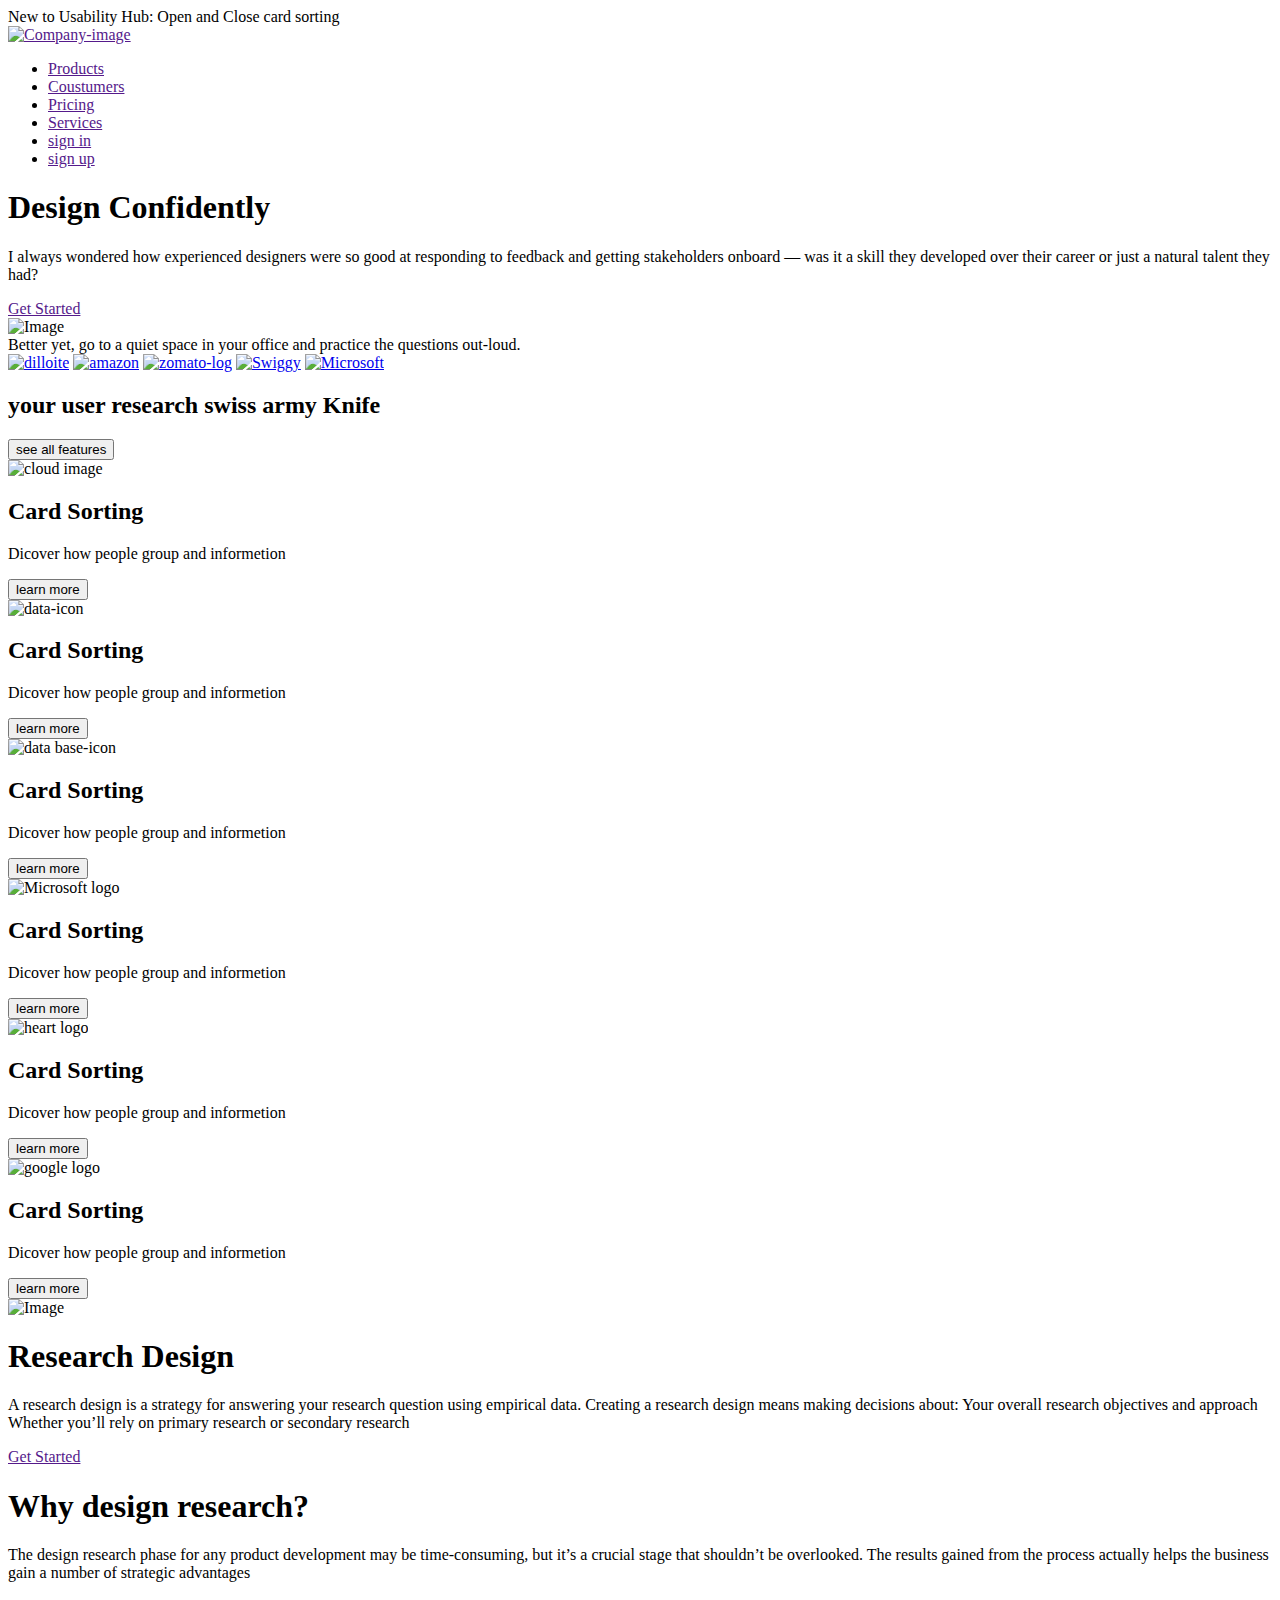
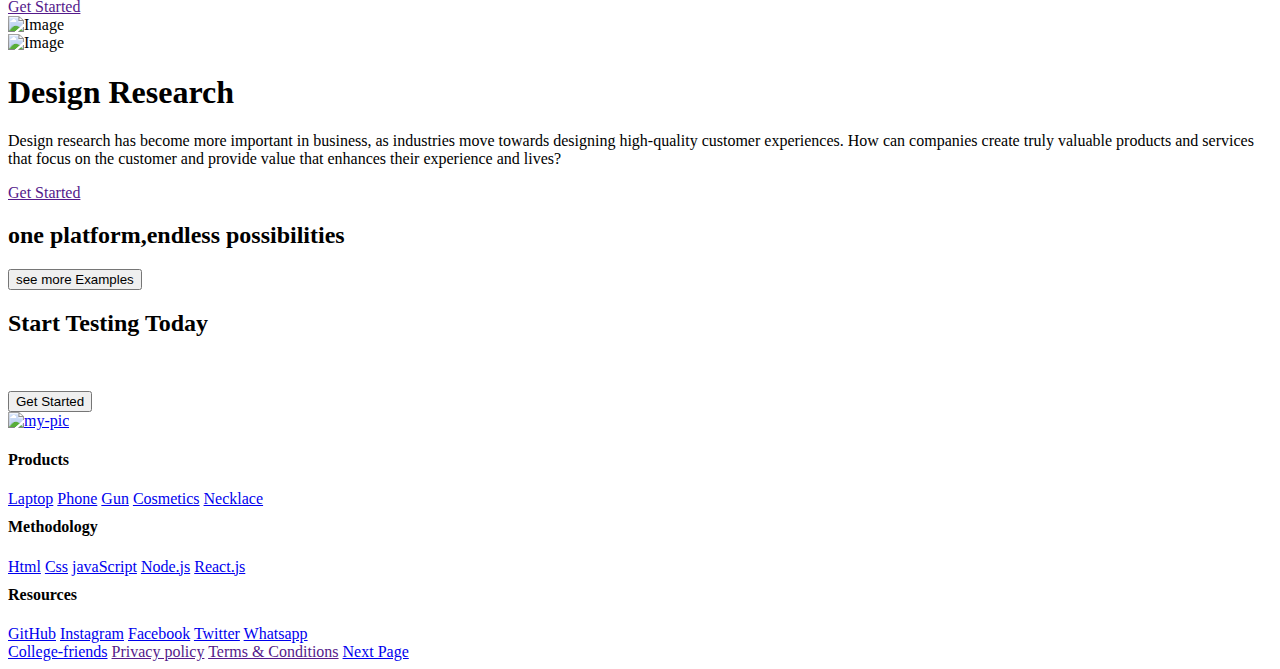
==== index.html @ d7343e0f "Add files via upload" ====
<!DOCTYPE html>
<html lang="en">

<head>
    <meta charset="UTF-8">
    <meta http-equiv="X-UA-Compatible" content="IE=edge">
    <meta name="viewport" content="width=device-width, initial-scale=1.0">
    <title> Create a website</title>
    <link rel="stylesheet" href="style.css">
    <link rel="stylesheet" href="https://cdnjs.cloudflare.com/ajax/libs/font-awesome/6.4.0/css/all.min.css" integrity="sha512-iecdLmaskl7CVkqkXNQ/ZH/XLlvWZOJyj7Yy7tcenmpD1ypASozpmT/E0iPtmFIB46ZmdtAc9eNBvH0H/ZpiBw==" crossorigin="anonymous" referrerpolicy="no-referrer"
    />
    <link rel="stylesheet" href="media-query.css">

</head>

<body>
    <div class="top-banner flex">
        <div class="container ">
            <div class="top-banner-text">New to Usability Hub: Open and Close card sorting</div>

        </div>
    </div>
    <!-- <marquee behavior="alternate" direction="">Welcome to my website</marquee> -->

    <nav>
        <div class="container main-nav flex">
            <div>
                <a href="" class="company-logo" id="com-logo"><img src="./images/download.png" alt="Company-image"></a>
            </div>
            <div class="nav-link " id="id1">
                <ul class="flex">
                    <li><a href="" class="hover-link">Products</a></li>
                    <li><a href="" class="hover-link">Coustumers</a></li>
                    <li><a href="" class="hover-link ">Pricing</a></li>
                    <li><a href="" class="hover-link">Services</a></li>
                    <li><a href="" class="btn-nav hover-link">sign in</a></li>
                    <li><a href="" class="btn-nav btn-primary">sign up</a></li>
                </ul>
            </div>
            <div>
                <a href="" class="nav-toggle hover-link " id="nav-toggle">
                    <i class="fa-solid fa-bars"></i>
                </a>
            </div>
        </div>

    </nav>

    <header>
        <div class="header header-r flex container">
            <div class="  header-left header-left-r">
                <h1>Design Confidently</h1>
                <p>I always wondered how experienced designers were so good at responding to feedback and getting stakeholders onboard — was it a skill they developed over their career or just a natural talent they had?</p>
                <a href="" class="btn-nav btn-primary">Get Started</a>
            </div>
            <div class="header-right ">
                <img src="./images\img1.jpg" alt=" Image">
            </div>
        </div>

    </header>
    <section class="company-section">
        <div class="container">
            <div class="header-text">Better yet, go to a quiet space in your office and practice the questions out-loud.
            </div>
            <div class="logo flex">
                <a href="https://www.deloitte.com/global/en.html"><img src="logo1.png" alt="dilloite"></a>
                <a href="https://www.amazon.in/"><img src="logo2.png" alt="amazon"></a>
                <a href="https://www.zomato.com/india"><img src="logo4.png" alt="zomato-log"></a>
                <a href="https://www.swiggy.com/"><img src="swiggy-logo.jpg" alt="Swiggy"></a>
                <a href="https://account.microsoft.com/account"><img src="microsoft-logo2.jpg" alt="Microsoft"></a>
            </div>
        </div>
    </section>
    <div class="container">
        <div class="top-features">
            <h2>your user research swiss army Knife</h2>
            <button class="btn">see all features</button></div>
        <div class="features container ">

            <div class="flex-col"><img src="cloud.jpg" alt="cloud image">
                <h2>Card Sorting</h2>
                <p>Dicover how people group and informetion</p>
                <button class="btn">learn more  <i class="fa-solid fa-arrow-right"></i></button></div>
            <div class="flex-col"> <img src="data-icon.jpg" alt="data-icon">
                <h2>Card Sorting</h2>
                <p>Dicover how people group and informetion</p>
                <button class="btn">learn more  <i class="fa-solid fa-arrow-right"></i></button></div>
            <div class="flex-col"> <img src="sql.jpg" alt="data base-icon">
                <h2>Card Sorting</h2>
                <p>Dicover how people group and informetion</p>
                <button class="btn">learn more  <i class="fa-solid fa-arrow-right"></i></button>
            </div>
            <div class="flex-col"> <img src="microsoft-logo.jpg" alt="Microsoft logo">
                <h2>Card Sorting</h2>
                <p>Dicover how people group and informetion</p>
                <button class="btn">learn more  <i class="fa-solid fa-arrow-right"></i></button></div>
            <div class="flex-col"> <img src="amazon-logo.jpg" alt="heart logo">
                <h2>Card Sorting</h2>
                <p>Dicover how people group and informetion</p>
                <button class="btn">learn more  <i class="fa-solid fa-arrow-right"></i></button>
            </div>
            <div class="flex-col"> <img src="google-logo.jpg" alt="google logo">
                <h2>Card Sorting</h2>
                <p>Dicover how people group and informetion</p>
                <button class="btn">learn more <i class="fa-solid fa-arrow-right"></i></button>
            </div>


        </div>
    </div>
    <div class="header header-c flex container">
        <div class="header-right ">
            <img src="img2.jpg" alt=" Image">
        </div>
        <div class="header-left">
            <h1>Research Design </h1>
            <p>A research design is a strategy for answering your research question using empirical data. Creating a research design means making decisions about: Your overall research objectives and approach Whether you’ll rely on primary research or secondary
                research
            </p>
            <a href="" class="btn-nav btn-primary">Get Started</a>
        </div>

    </div>
    <div class="header header-r flex container">

        <div class="header-left">
            <h1>Why design research?</h1>
            <p>The design research phase for any product development may be time-consuming, but it’s a crucial stage that shouldn’t be overlooked. The results gained from the process actually helps the business gain a number of strategic advantages</p>
            <a href="" class="btn-nav btn-primary">Get Started</a>
        </div>
        <div class="header-right">
            <img src="img5.jpg" alt=" Image">
        </div>

    </div>
    <div class="header header-c flex container">
        <div class="header-right">
            <img src="img4.jpg" alt=" Image">
        </div>
        <div class="header-left">
            <h1>Design Research</h1>
            <p>Design research has become more important in business, as industries move towards designing high-quality customer experiences. How can companies create truly valuable products and services that focus on the customer and provide value that
                enhances their experience and lives?</p>
            <a href="" class="btn-nav btn-primary">Get Started</a>
        </div>

    </div>
    <div class="container container-4">
        <div class="top-features">
            <h2>one platform,endless possibilities</h2>
            <button class="btn">see more Examples</button></div>
    </div>
    <div class="container">
        <div class="box-container  flex">
            <div class=" box box-1"></div>
            <div class=" box box-2"></div>
            <div class=" box box-3"></div>
            <div class=" box box-4"></div>
        </div>
    </div>
    <section class="cta-section">
        <div class="container flex cta-section">
            <h2>Start Testing Today</h2>
            <p style="color: white; font-weight: 500px;">Take the guesswork out of design decisions</p>
            <button class="btn-nav btn-primary">Get Started</button>

        </div>
    </section>
    <section class="footer-container">
        <div class="footer flex">
            <div class="foot-logo">
                <a href="profile.html"><img src="my-pic.jpg" alt="my-pic"></a>
            </div>
            <div class="link-column">
                <h4>Products</h4>
                <a href="https://www.reliancedigital.in" class="hover-link">Laptop</a>
                <a href="https://m.indiamart.com" class="hover-link">Phone</a>
                <a href="https://www.shutterstock.com/search/gun" class="hover-link">Gun</a>
                <a href="https://www.nykaa.com" class="hover-link">Cosmetics</a>
                <a href="https://www.myntra.com/neckless" class="hover-link">Necklace </a>
            </div>
            <div class="link-column ">
                <h4 style="margin-top: 10px;">Methodology</h4>
                <a href="https://www.w3schools.com/html/" class="hover-link">Html</a>
                <a href="https://www.w3schools.com/css/" class="hover-link">Css</a>
                <a href="https://www.w3schools.com/js/DEFAULT.asp" class="hover-link">javaScript</a>
                <a href="https://www.w3schools.com/nodejs/" class="hover-link">Node.js</a>
                <a href="https://www.w3schools.com/react/" class="hover-link">React.js</a>
            </div>
            <div class="link-column">
                <h4 style="margin-top: 10px;">Resources</h4>
                <a href="https://GitHub.com" class="hover-link">GitHub</a>
                <a href="https://instagram.com" class="hover-link">Instagram</a>
                <a href="https://Facebook.com" class="hover-link">Facebook</a>
                <a href="https://Twitter.com" class="hover-link">Twitter</a>
                <a href="https://Whatsapp.com" class="hover-link">Whatsapp</a>
            </div>

    </section>
    <section class="sub-footer-section">
        <div class="sub-footer flex">
            <a href="profile.html">College-friends</a>
            <a href="">Privacy policy</a>
            <a href="">Terms & Conditions</a>
            <a href="profile.html">Next Page <i class="fa-regular fa-hand-point-right fa-beat-fade"></i></a>
            <a href="https://instagram.com/er.chandu021"><i class="fa-brands fa-facebook"></i></a>
            <a href="https://instagram.com/er.chandu021"><i class="fa-brands fa-instagram "></i></a>

        </div>
    </section>
    <script>
        const toggleButton = document.getElementById("nav-toggle");
        const links = document.getElementById("id1");
        toggleButton.addEventListener("click", (event) => {
            links.classList.add("active");
        });



        // function abc() {
        //     links.classList.toggle("active");
        // }
    </script>





</body>

</html>
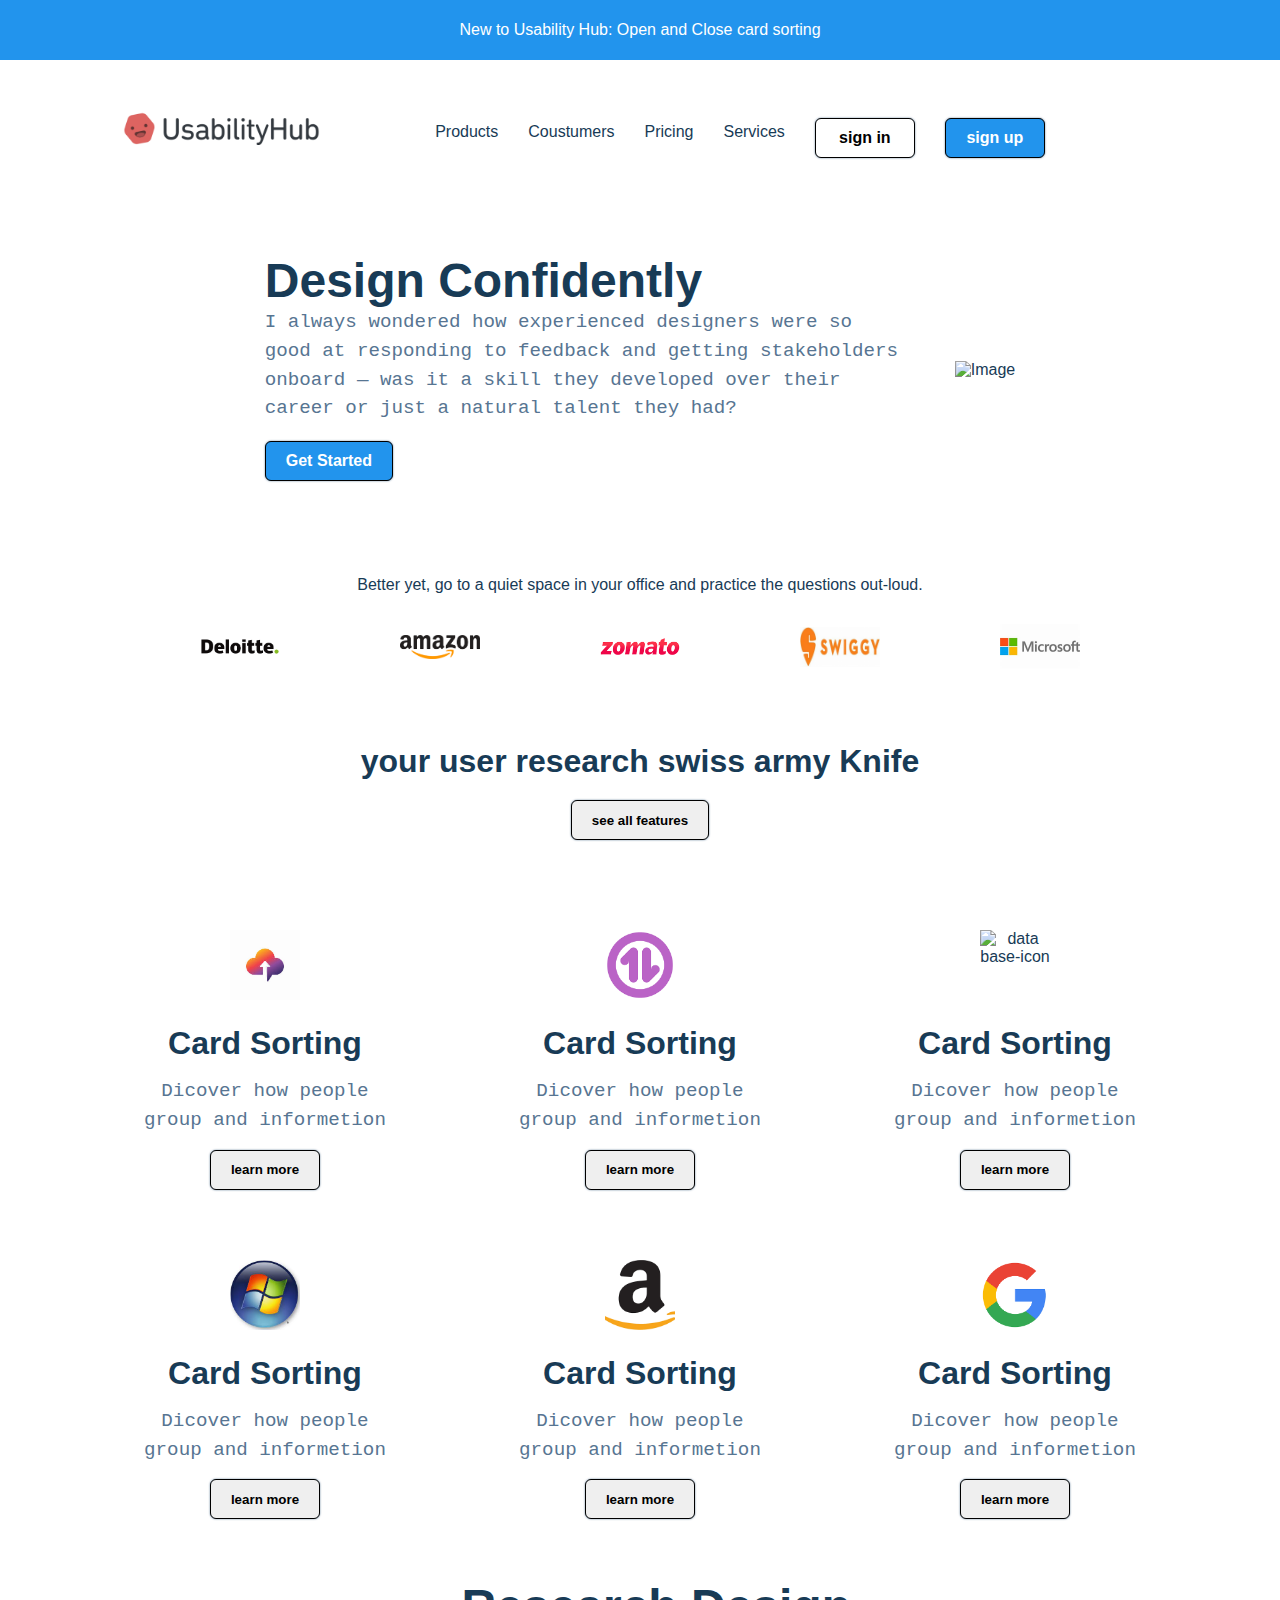
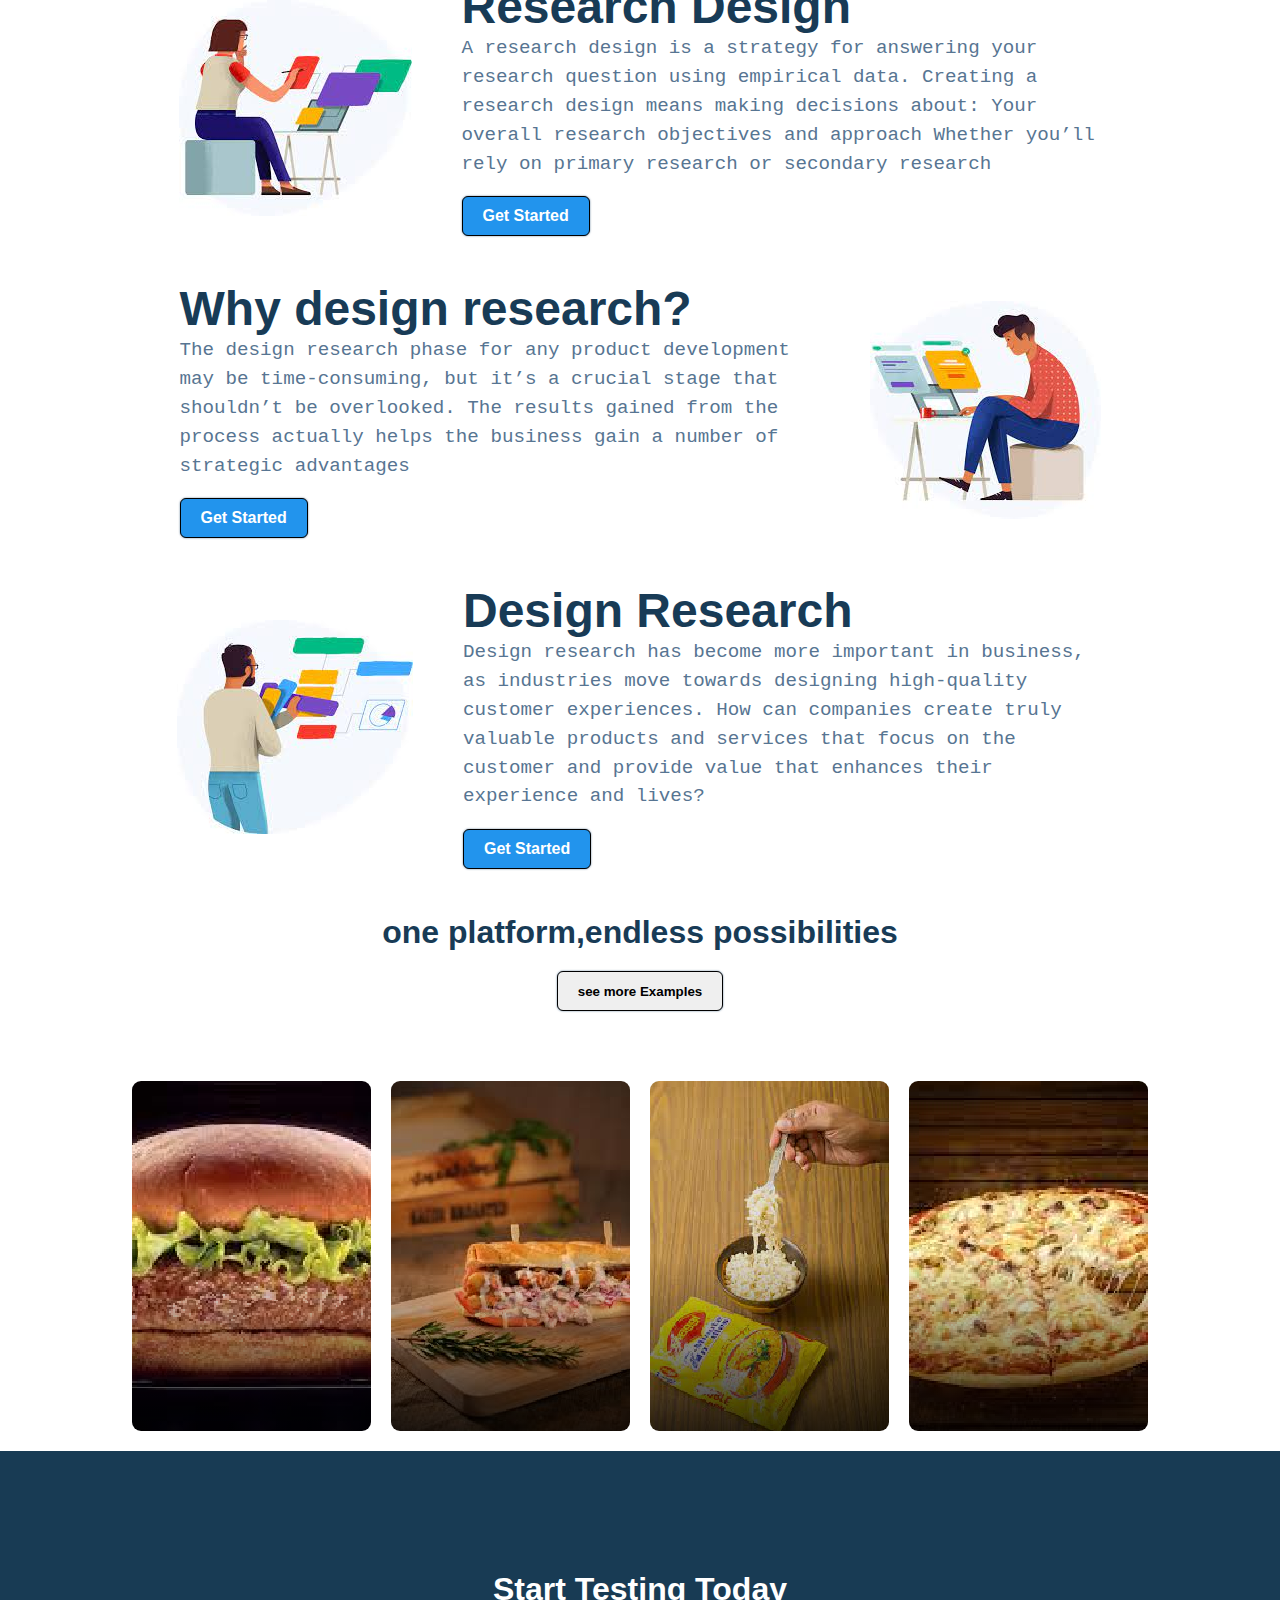
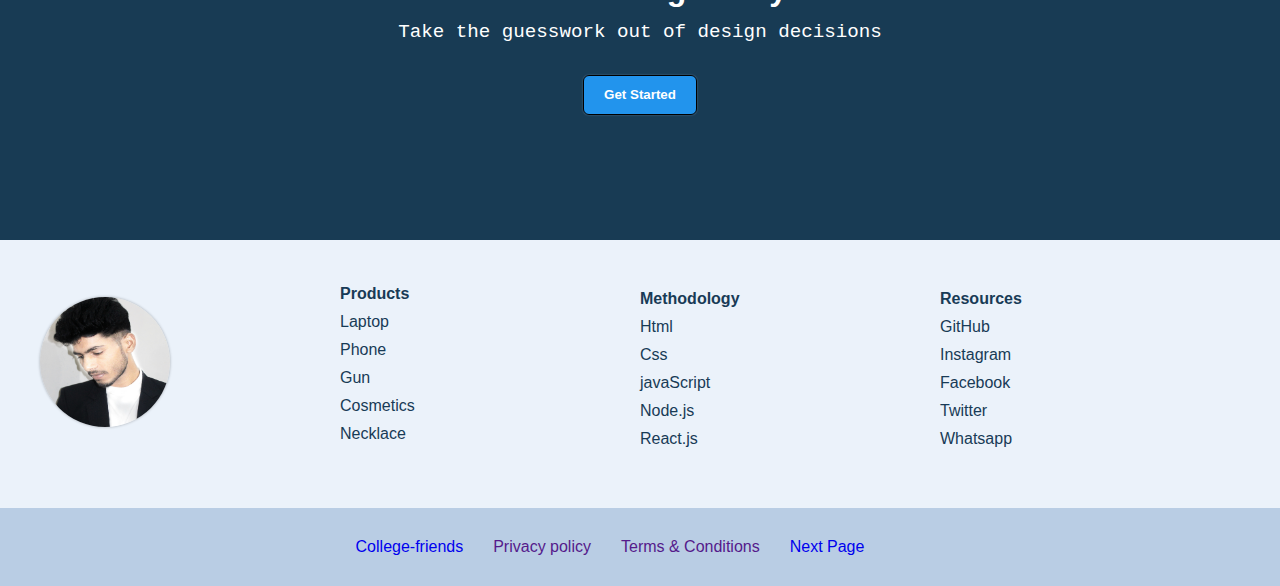
==== commit 3428927d: "Update index.html" ====
--- a/index.html
+++ b/index.html
@@ -25,7 +25,7 @@
     <nav>
         <div class="container main-nav flex">
             <div>
-                <a href="" class="company-logo" id="com-logo"><img src="./images/download.png" alt="Company-image"></a>
+                <a href="" class="company-logo" id="com-logo"><img src="download.png" alt="Company-image"></a>
             </div>
             <div class="nav-link " id="id1">
                 <ul class="flex">
@@ -229,4 +229,4 @@
 
 </body>
 
-</html>+</html>
--- a/style.css
+++ b/style.css
@@ -0,0 +1,361 @@
+* {
+    margin: 0;
+    padding: 0;
+    box-sizing: border-box;
+}
+
+:root {
+    --primary-text-color: #183b56;
+    --secondary-text-color: #577592;
+    --accent-color: #2294ed;
+    --padding-inline: 20px;
+}
+
+body {
+    font-family: Arial, Helvetica, sans-serif;
+    color: var(--primary-text-color);
+}
+
+h1 {
+    font-size: 3rem;
+}
+
+h2 {
+    font-size: 2rem;
+}
+
+h3 {
+    font-size: 1.5rem;
+}
+
+p {
+    font-family: monospace;
+    color: var(--secondary-text-color);
+    font-size: 1.2rem;
+    line-height: 1.8rem;
+}
+
+a {
+    text-decoration: none;
+    display: inline-block;
+}
+
+.container {
+    max-width: 1080px;
+    margin-inline: auto;
+    padding: var(--padding-inline);
+    overflow: hidden;
+}
+
+.flex {
+    display: flex;
+    align-items: center;
+}
+
+
+/* top-banner */
+
+.top-banner {
+    height: 60px;
+    width: 100vw;
+    background-color: var(--accent-color);
+}
+
+.top-banner-text {
+    color: white;
+    text-align: center;
+    cursor: not-allowed;
+}
+
+marquee {
+    color: #2294ed;
+    font-weight: 500px;
+}
+
+.main-nav {
+    justify-content: space-between;
+    margin-top: 20px;
+    position: relative;
+}
+
+.main-nav .nav-toggle {
+    display: none;
+}
+
+.nav-link {
+    display: block;
+}
+
+.company-logo img {
+    width: 200px;
+    transition: all 1s ease-in-out;
+}
+
+.company-logo img:hover {
+    transform: translateX(30px);
+    cursor: pointer;
+}
+
+.main-nav ul {
+    list-style: none;
+    gap: 30px;
+    padding-inline: var(--padding-inline);
+    justify-content: space-between;
+}
+
+.hover-link {
+    color: var(--primary-text-color);
+    transition: 0.2s ease-out;
+}
+
+.hover-link:hover {
+    color: var(--accent-color);
+}
+
+.btn-nav {
+    border: 0.5px solid black;
+    padding: 10px 20px;
+    margin: 18px 0 5px;
+    width: auto;
+    min-width: 100px;
+    height: 40px;
+    text-align: center;
+    font-weight: 780;
+    color: black !important;
+    background-color: white;
+    border-radius: 6px;
+    box-shadow: 0 0 2px var(--secondary-text-color);
+}
+
+.btn-primary {
+    background-color: var(--accent-color) !important;
+    color: white !important;
+}
+
+.btn-primary:hover {
+    background-color: #208adb;
+    cursor: pointer;
+}
+
+header {
+    padding: 50px var(--padding-inline);
+}
+
+.header {
+    justify-content: center;
+    gap: 50px;
+}
+
+.header-left {
+    max-width: 50vw;
+}
+
+.header-right img {
+    width: 100%;
+    object-fit: cover;
+}
+
+.company-section .header-text {
+    text-align: center;
+}
+
+.company-section .logo img {
+    width: 80px;
+}
+
+.logo {
+    justify-content: space-evenly;
+    gap: 40px;
+    margin-block: 30px;
+    flex-wrap: wrap;
+    transition: all 1s ease-in-out;
+}
+
+.logo img:hover {
+    cursor: pointer;
+    scale: 0.95;
+}
+
+.features div>img {
+    width: 90px;
+    aspect-ratio: 1;
+    margin-top: 30px;
+    padding: 10px;
+    object-fit: cover;
+}
+
+.features {
+    display: flex;
+    flex-wrap: wrap;
+    gap: 30px;
+    justify-content: space-between;
+    ;
+}
+
+.flex-col {
+    display: flex;
+    flex-direction: column;
+    gap: 15px;
+    width: 25%;
+    align-items: center;
+    text-align: center;
+    flex-wrap: wrap;
+}
+
+.flex-col:hover {
+    scale: 0.95;
+}
+
+.top-features {
+    display: flex;
+    flex-direction: column;
+    align-items: center;
+    row-gap: 20px;
+    text-align: center;
+    margin-bottom: 30px;
+}
+
+.btn {
+    min-width: 80px;
+    width: fit-content;
+    max-width: auto;
+    border: 0.5px solid black;
+    padding: 10px 20px;
+    min-height: 40px;
+    max-height: 80px;
+    /* height: 40px; */
+    text-align: center;
+    font-weight: 780;
+    color: black;
+    border-radius: 6px;
+    box-shadow: 0 0 2px var(--secondary-text-color);
+}
+
+.btn:hover {
+    background-color: #2294ed;
+    color: white;
+    cursor: pointer;
+}
+
+.box-container {
+    gap: 20px;
+    justify-content: center;
+    flex-wrap: wrap;
+}
+
+.box {
+    width: 23%;
+    height: 350px;
+    transition: all 0.3s ease-in-out;
+}
+
+.box-1 {
+    background-image: linear-gradient(rgba(0, 0, 0, 0) 50%, rgba(0, 0, 0, 0.8)), url('burger.jpg');
+    background-size: cover;
+    background-repeat: no-repeat;
+    background-position: center;
+    border-radius: 9px;
+    object-fit: cover;
+    image-rendering: pixelated;
+}
+
+.box-2 {
+    background-image: linear-gradient(rgba(0, 0, 0, 0) 50%, rgba(0, 0, 0, 0.8)), url('any.jpg');
+    background-size: cover;
+    background-repeat: no-repeat;
+    background-position: center;
+    border-radius: 9px;
+    object-fit: cover;
+    image-rendering: pixelated;
+}
+
+.box-3 {
+    background-image: linear-gradient(rgba(0, 0, 0, 0.1) 50%, rgba(0, 0, 0, 0.8)), url('maggi.jg.jpg');
+    background-size: cover;
+    background-repeat: no-repeat;
+    background-position: center;
+    border-radius: 9px;
+    object-fit: cover;
+    image-rendering: pixelated;
+}
+
+.box-4 {
+    background-image: linear-gradient(rgba(0, 0, 0, 0) 50%, rgba(0, 0, 0, 0.8)), url('pizza.jpg');
+    background-size: cover;
+    background-repeat: no-repeat;
+    background-position: center;
+    border-radius: 9px;
+    object-fit: cover;
+    image-rendering: pixelated;
+}
+
+.box:hover {
+    box-shadow: 0 0 10px #888;
+    scale: 1.006;
+    cursor: pointer;
+}
+
+.cta-section {
+    flex-direction: column;
+    text-align: center;
+    gap: 10px;
+}
+
+.cta-section {
+    background-color: #183b54;
+    color: white;
+    padding: 60px var(--padding-inline);
+}
+
+.foot-logo {
+    width: 25%;
+    max-width: 30%;
+    position: relative;
+    top: 0px;
+}
+
+.foot-logo img {
+    width: 130px;
+    height: 130px;
+    box-sizing: border-box;
+    max-width: 180px;
+    transition: all 1s ease-in-out;
+    box-shadow: 0 0 3px rgba(0, 0, 0, 0.3);
+    border-radius: 50%;
+}
+
+.foot-logo img:hover {
+    transform: translateX(30px);
+    cursor: pointer;
+}
+
+.footer {
+    justify-content: center;
+    justify-content: space-between;
+    padding: 40px 40px 60px;
+    background-color: #ebf2fa;
+}
+
+.footer>.link-column {
+    display: flex;
+    flex-direction: column;
+    gap: 10px;
+    justify-content: flex-start;
+    width: 25%;
+    max-width: 30%;
+}
+
+.sub-footer {
+    justify-content: center;
+    gap: 30px;
+    padding: 30px 20px 30px;
+    background-color: #b9cde4;
+    transition: all 1s ease-in-out;
+}
+
+.sub-footer a:hover {
+    color: #2294ed;
+    font-weight: 500px;
+    scale: 1.08;
+    cursor: pointer;
+}--- a/media-query.css
+++ b/media-query.css
@@ -0,0 +1,100 @@
+@media screen and (max-width:991px) {
+    .main-nav .nav-toggle {
+        display: block;
+        margin-right: 20px;
+    }
+    .box-container {
+        gap: 20px;
+    }
+    .box {
+        width: calc(50% - 10px);
+        height: 180px;
+        object-fit: cover;
+    }
+    .main-nav {
+        overflow: initial;
+    }
+    .nav-link ul {
+        flex-direction: column;
+    }
+    .nav-link {
+        position: absolute;
+        left: -100%;
+        top: 100%;
+        width: 50%;
+        height: 100vh;
+        padding-block: 20px;
+        background-color: rgba(0, 0, 0, 0.3);
+        box-shadow: 0 0 3px rgba(0, 0, 0, 0.4);
+    }
+    .active {
+        left: 0px;
+    }
+    .btn-nav {
+        color: black;
+    }
+    .nav-link ul li>a {
+        color: white;
+    }
+    .active {
+        left: 0;
+    }
+}
+
+@media screen and (max-width:767px) {
+    .btn-nav {
+        width: 100%;
+    }
+    .header-r {
+        flex-direction: column-reverse;
+    }
+    .header-c {
+        flex-direction: column;
+    }
+    .header-left {
+        max-width: 100vw;
+        text-align: center;
+    }
+    .flex-col {
+        min-width: calc(50% - 15px);
+    }
+    .footer {
+        flex-direction: column;
+    }
+    .sub-footer {
+        flex-wrap: wrap;
+    }
+    .foot-logo {
+        top: 0px;
+        margin-bottom: 20px;
+        min-width: 80px;
+    }
+}
+
+@media screen and (max-width:479px) {
+     :root {
+        --padding-inline: 8px;
+    }
+    h1 {
+        font-size: 2rem;
+    }
+    h2 {
+        font-size: 1.5rem;
+    }
+    p {
+        font-size: 1rem;
+    }
+    .flex-col {
+        width: 100%;
+    }
+    .box {
+        width: 100%;
+        height: 200px;
+        object-fit: cover;
+    }
+    .foot-logo {
+        top: 0px;
+        margin-bottom: 10px;
+        min-width: 40px;
+    }
+}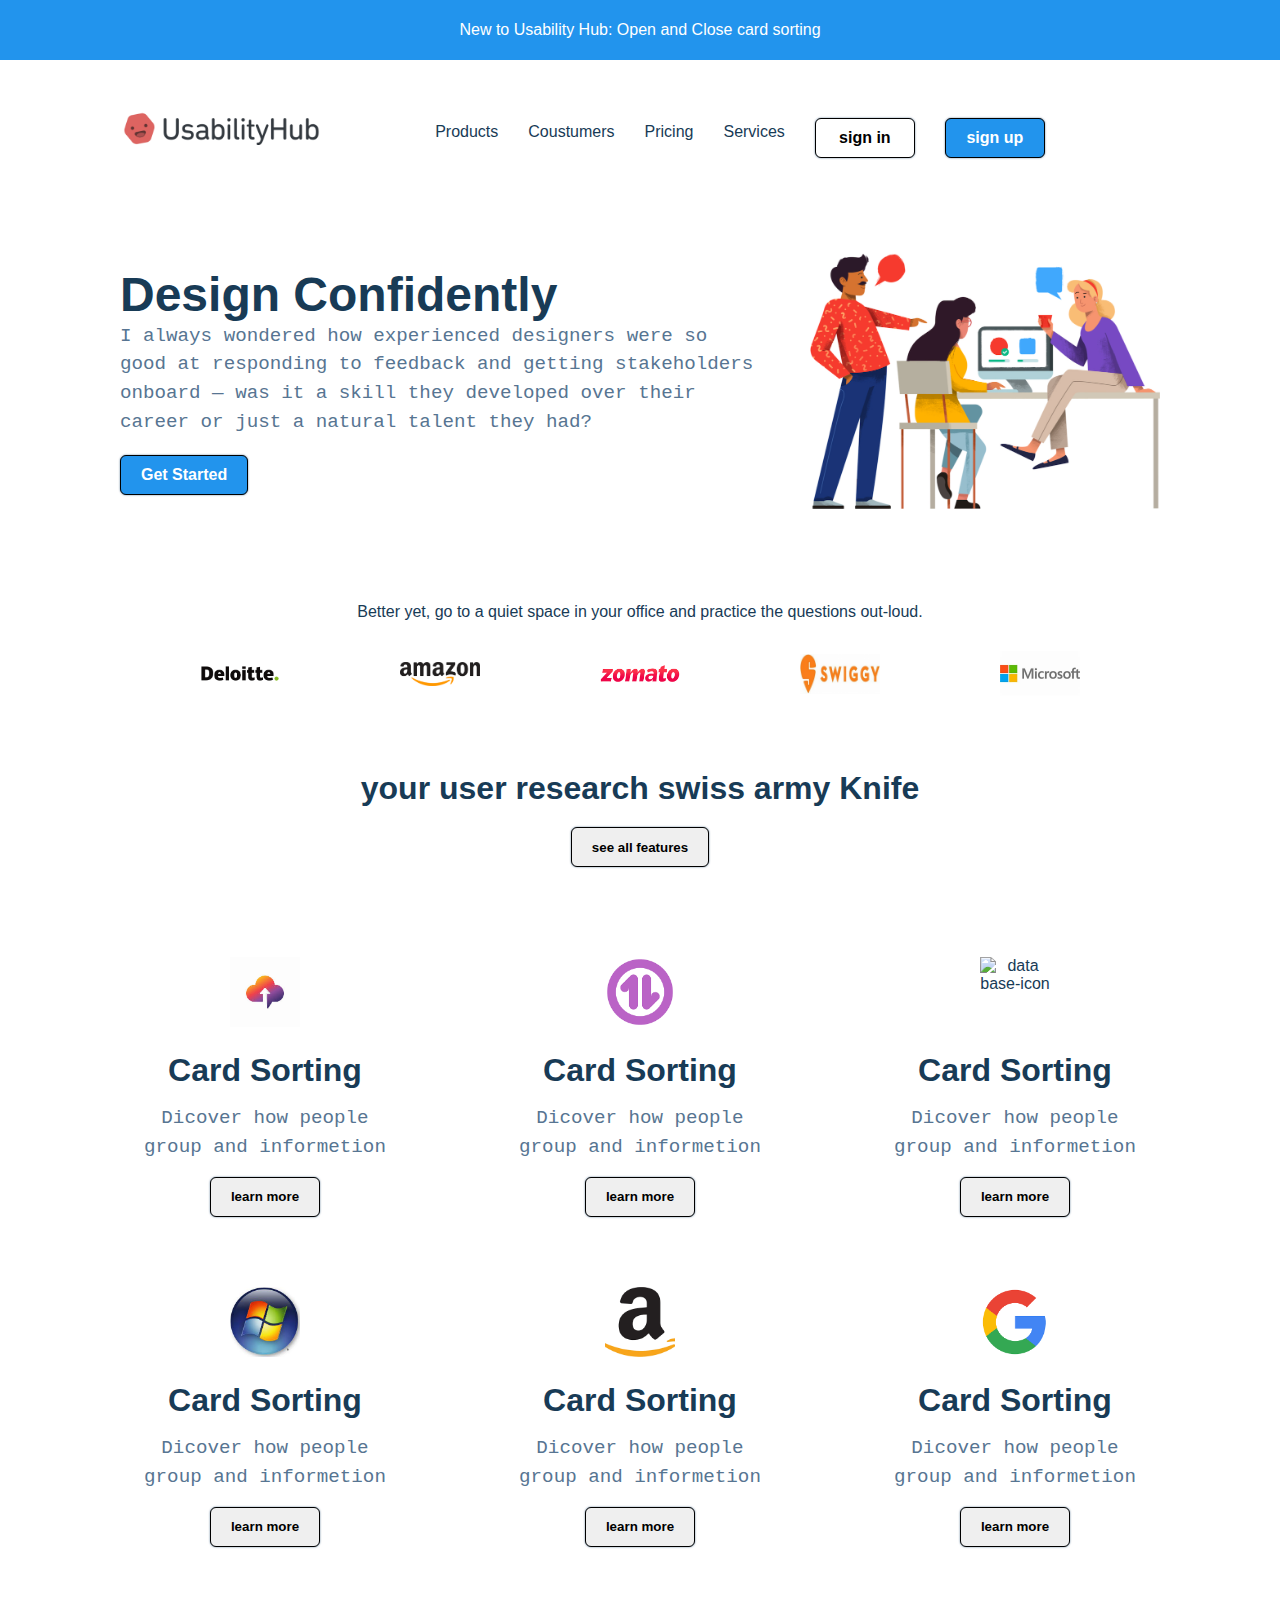
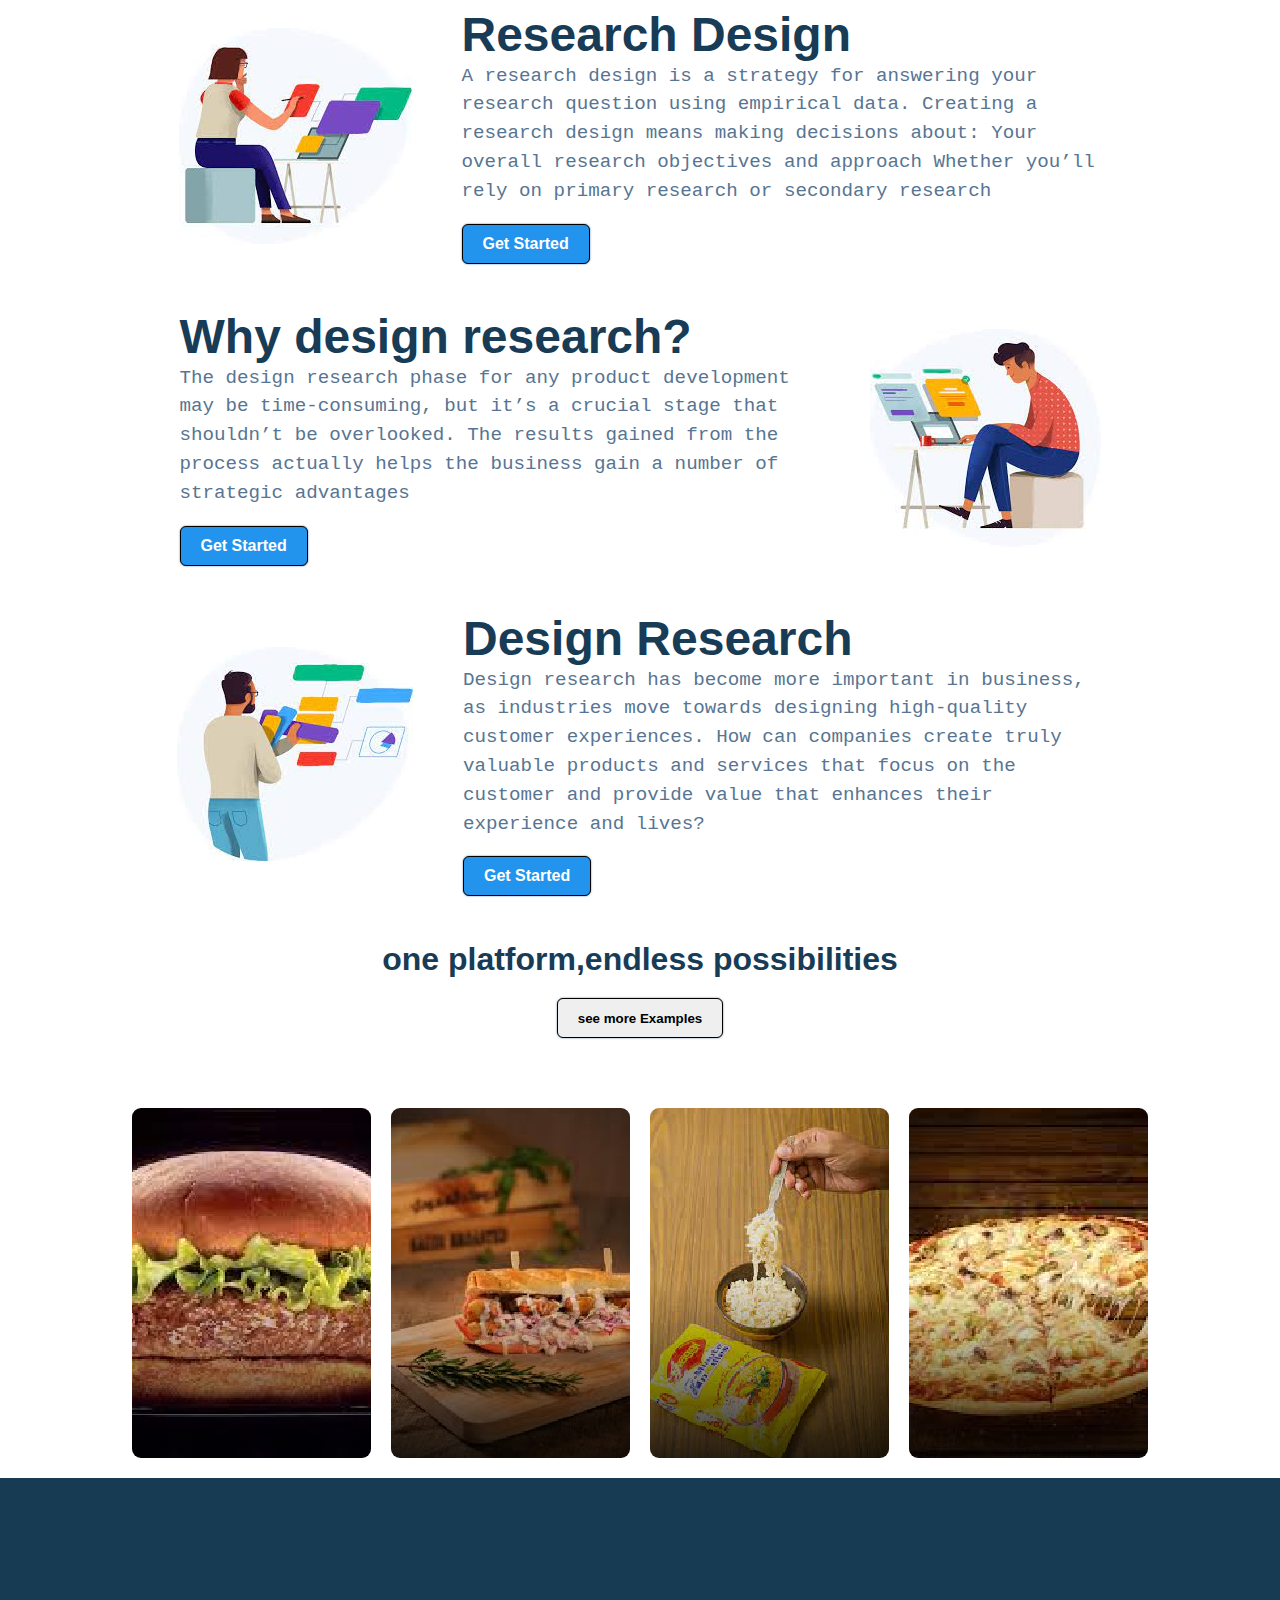
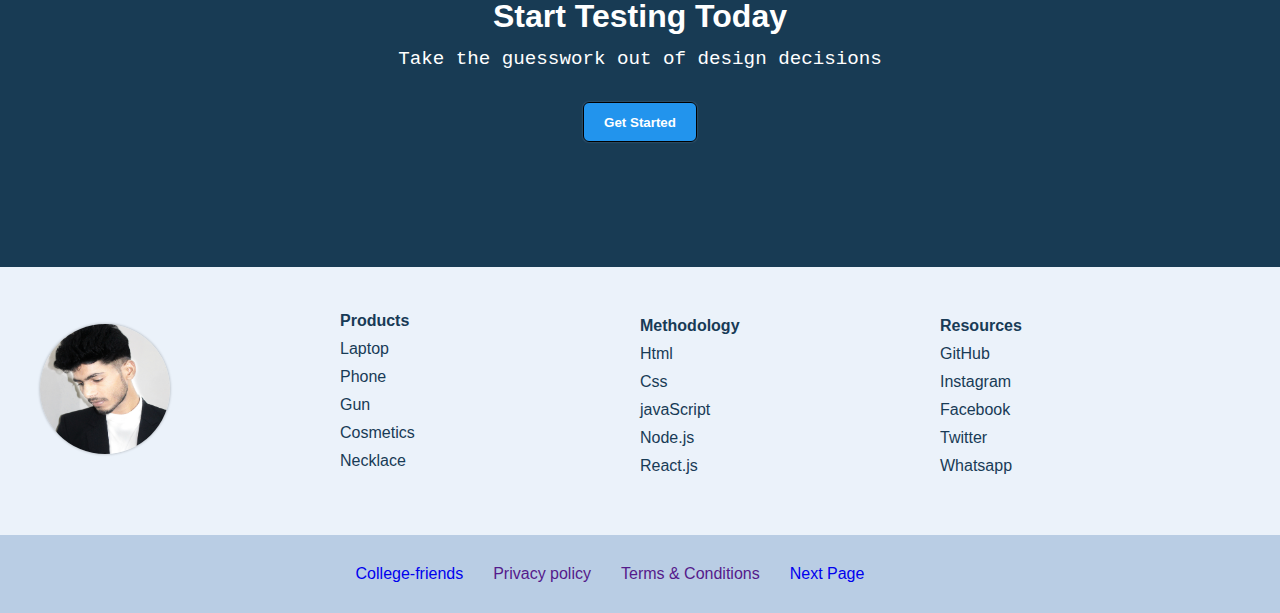
==== commit 34cec401: "Update index.html" ====
--- a/index.html
+++ b/index.html
@@ -54,7 +54,7 @@
                 <a href="" class="btn-nav btn-primary">Get Started</a>
             </div>
             <div class="header-right ">
-                <img src="./images\img1.jpg" alt=" Image">
+                <img src="img1.jpg" alt=" Image">
             </div>
         </div>
 
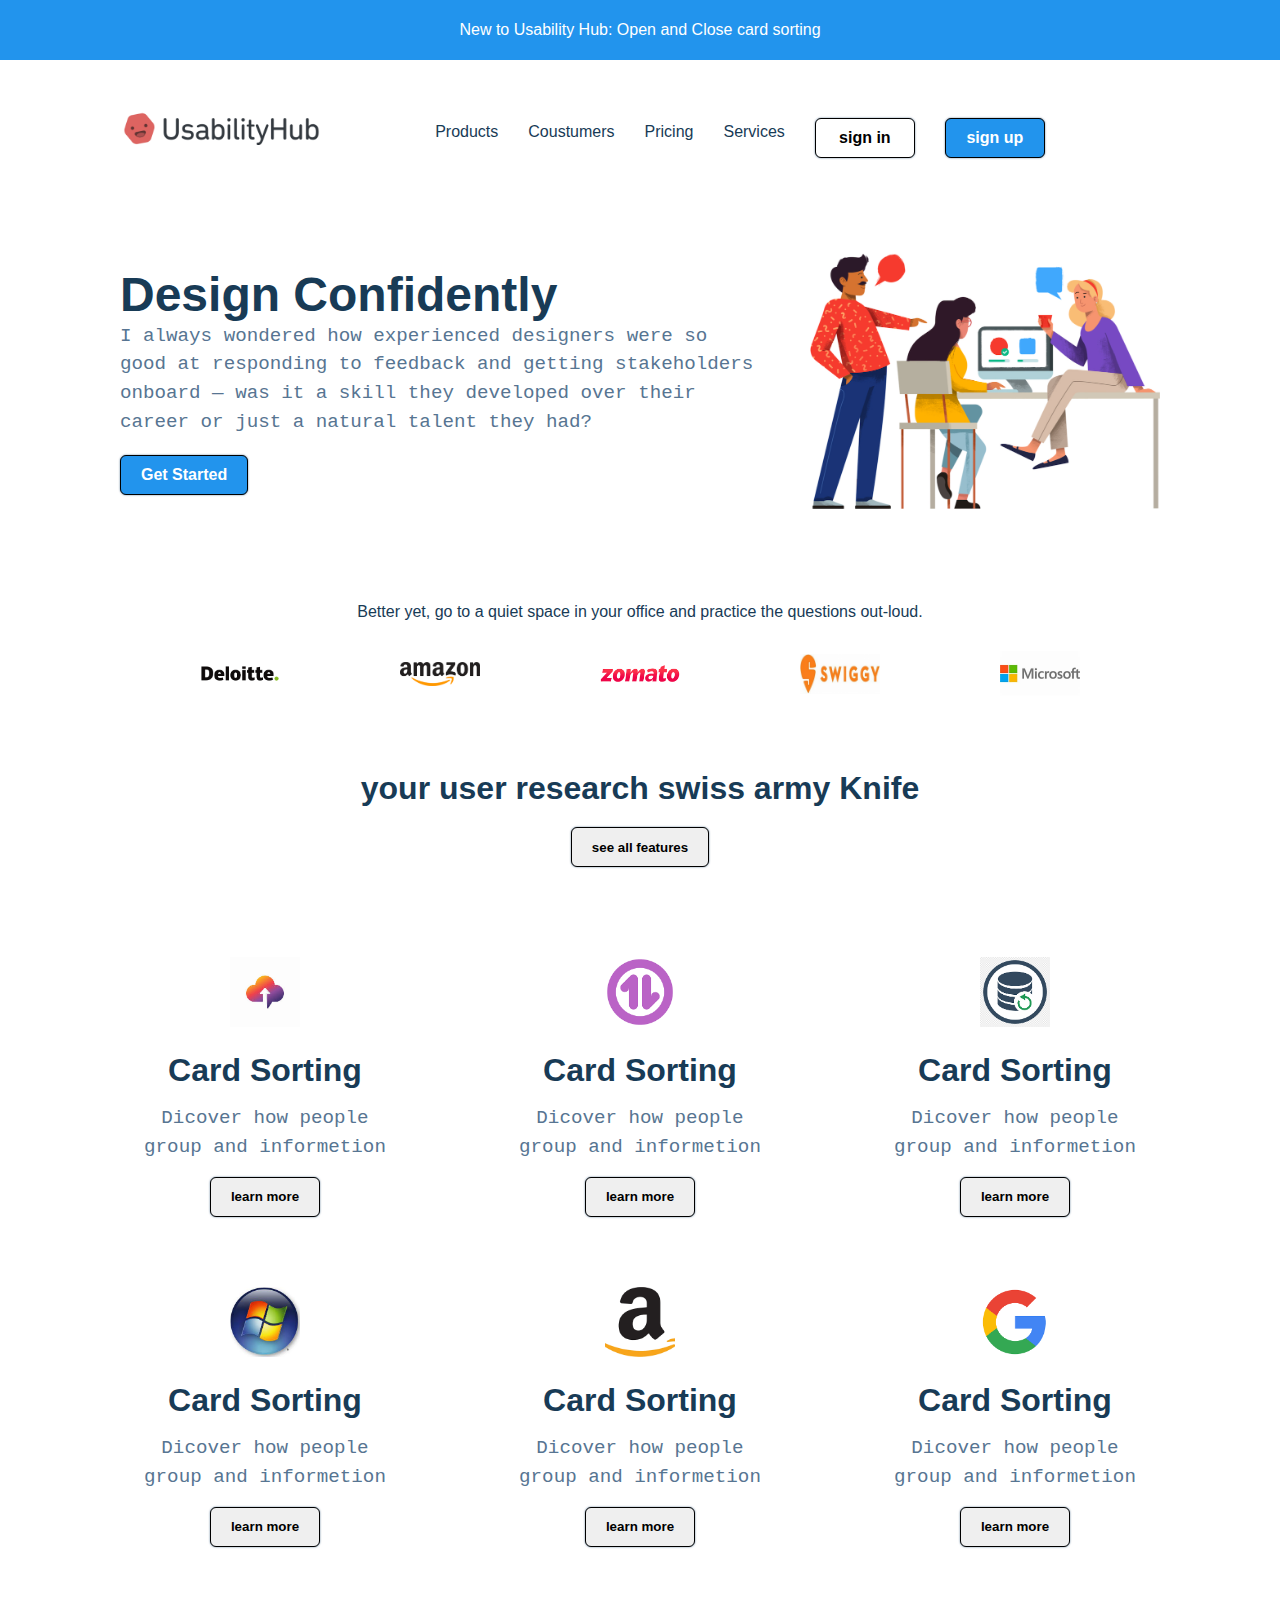
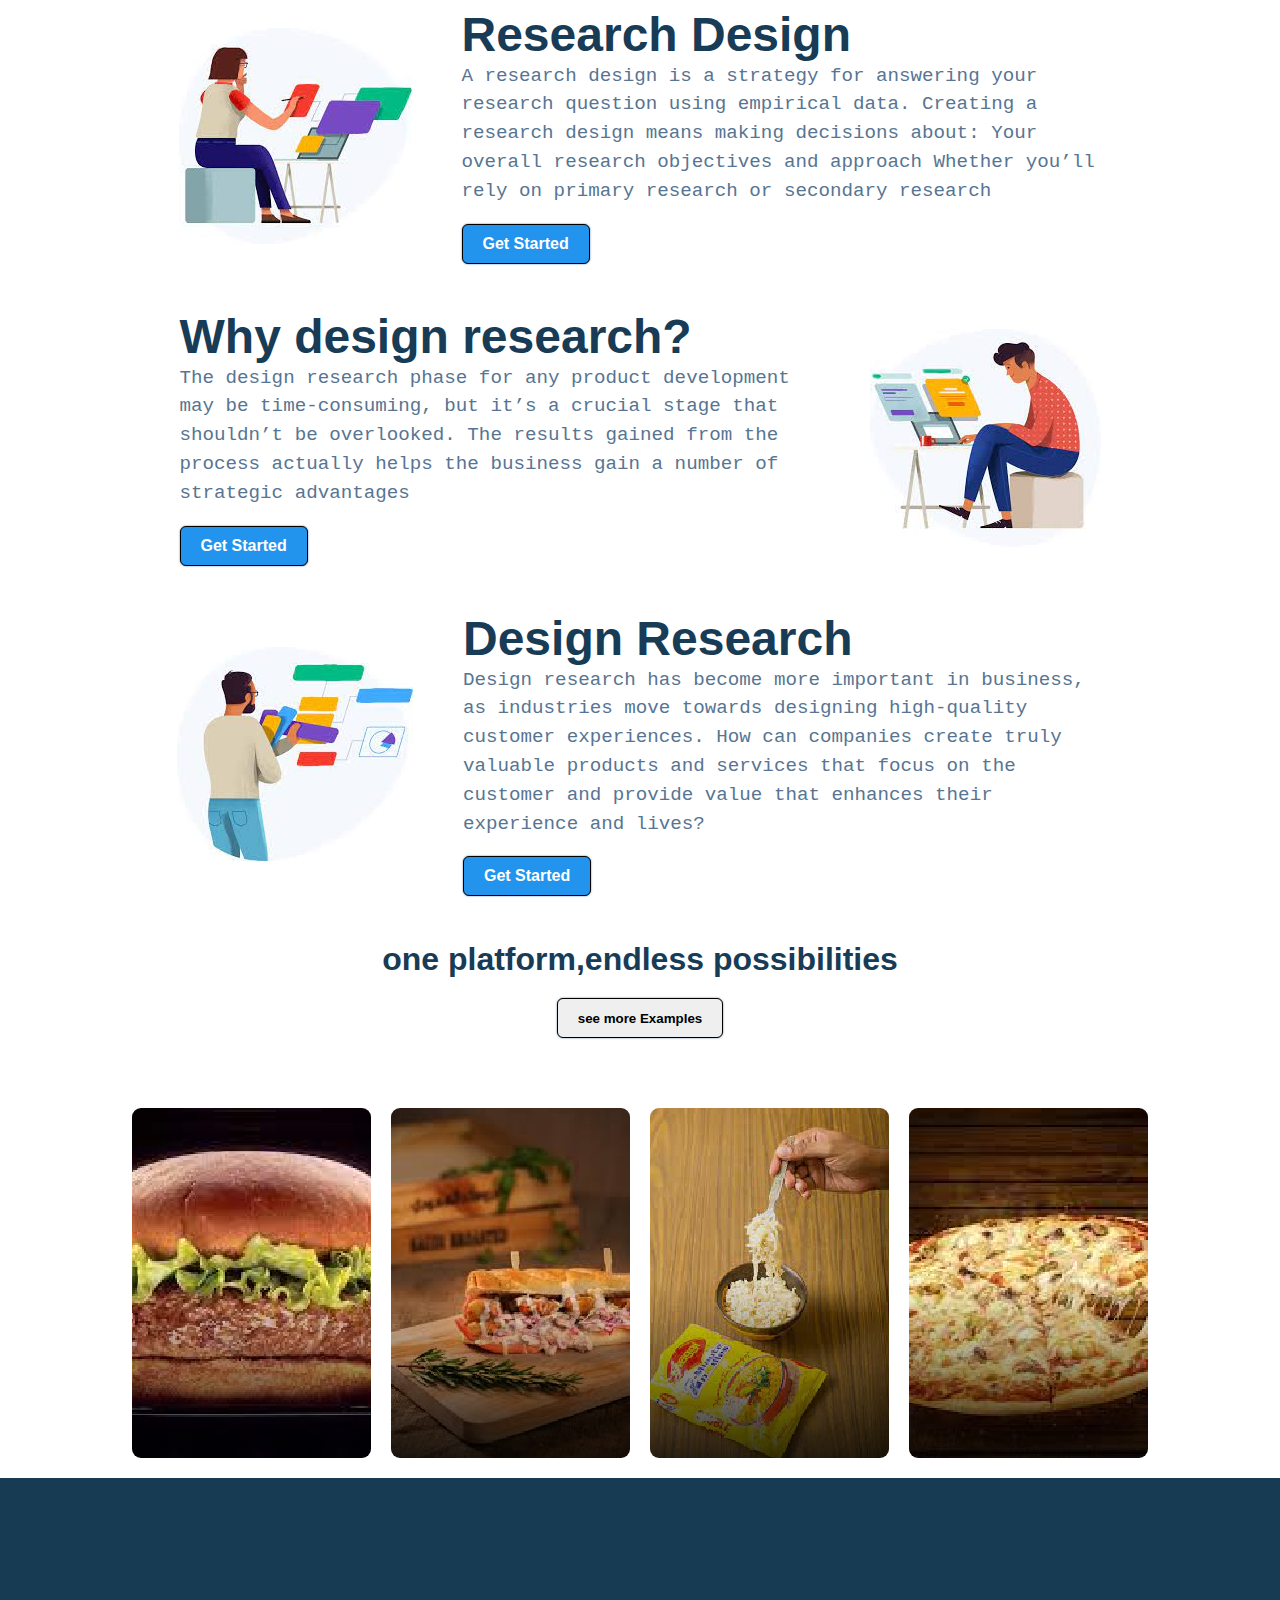
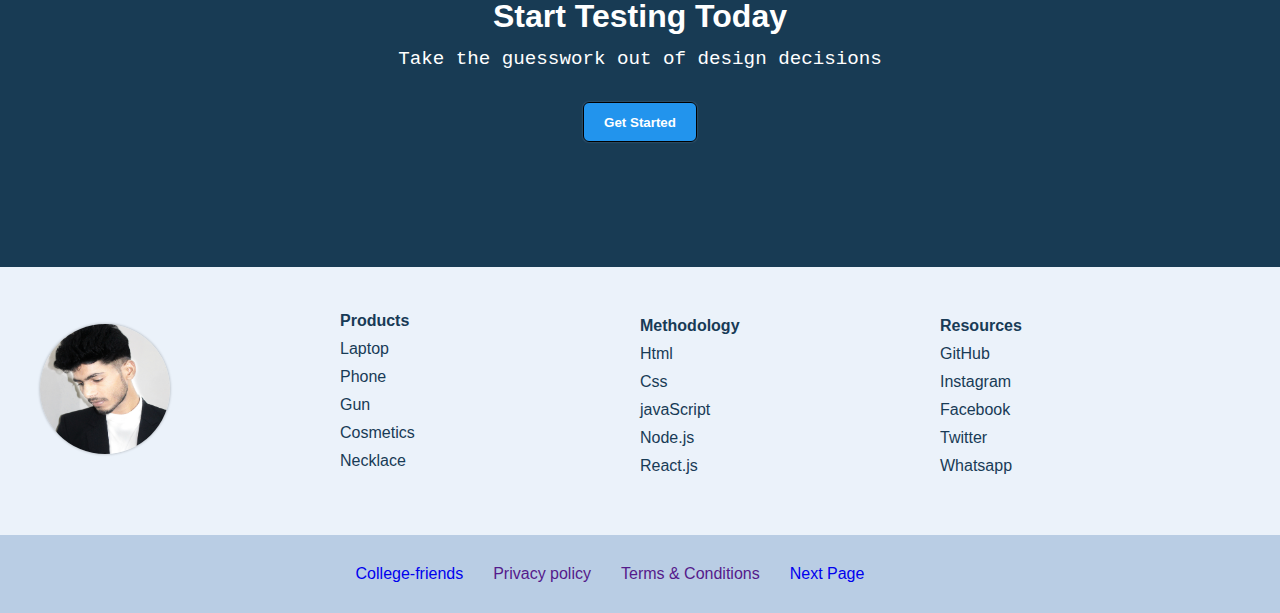
==== commit 25073657: "Update index.html" ====
--- a/index.html
+++ b/index.html
@@ -194,7 +194,7 @@
                 <a href="https://instagram.com" class="hover-link">Instagram</a>
                 <a href="https://Facebook.com" class="hover-link">Facebook</a>
                 <a href="https://Twitter.com" class="hover-link">Twitter</a>
-                <a href="https://Whatsapp.com" class="hover-link">Whatsapp</a>
+                <a href="https://wa.me/917318489791" class="hover-link">Whatsapp</a>
             </div>
 
     </section>
